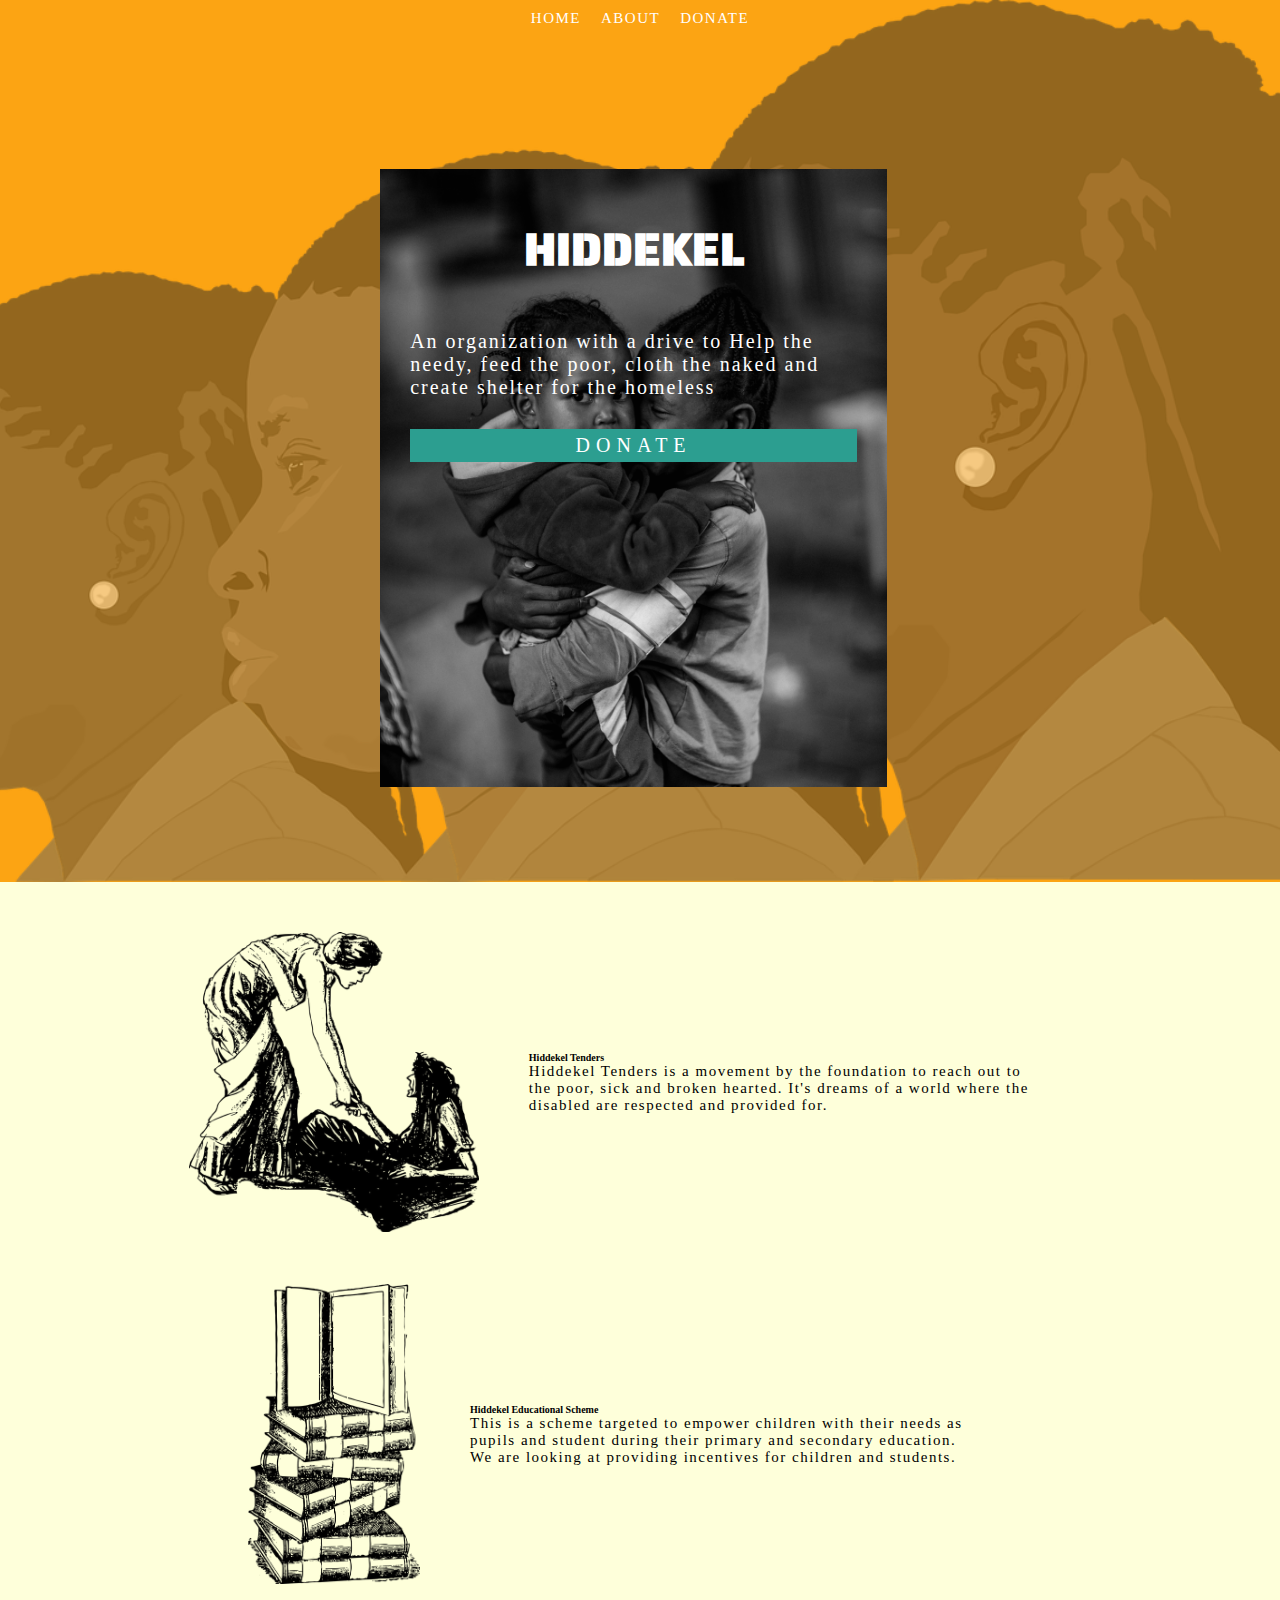
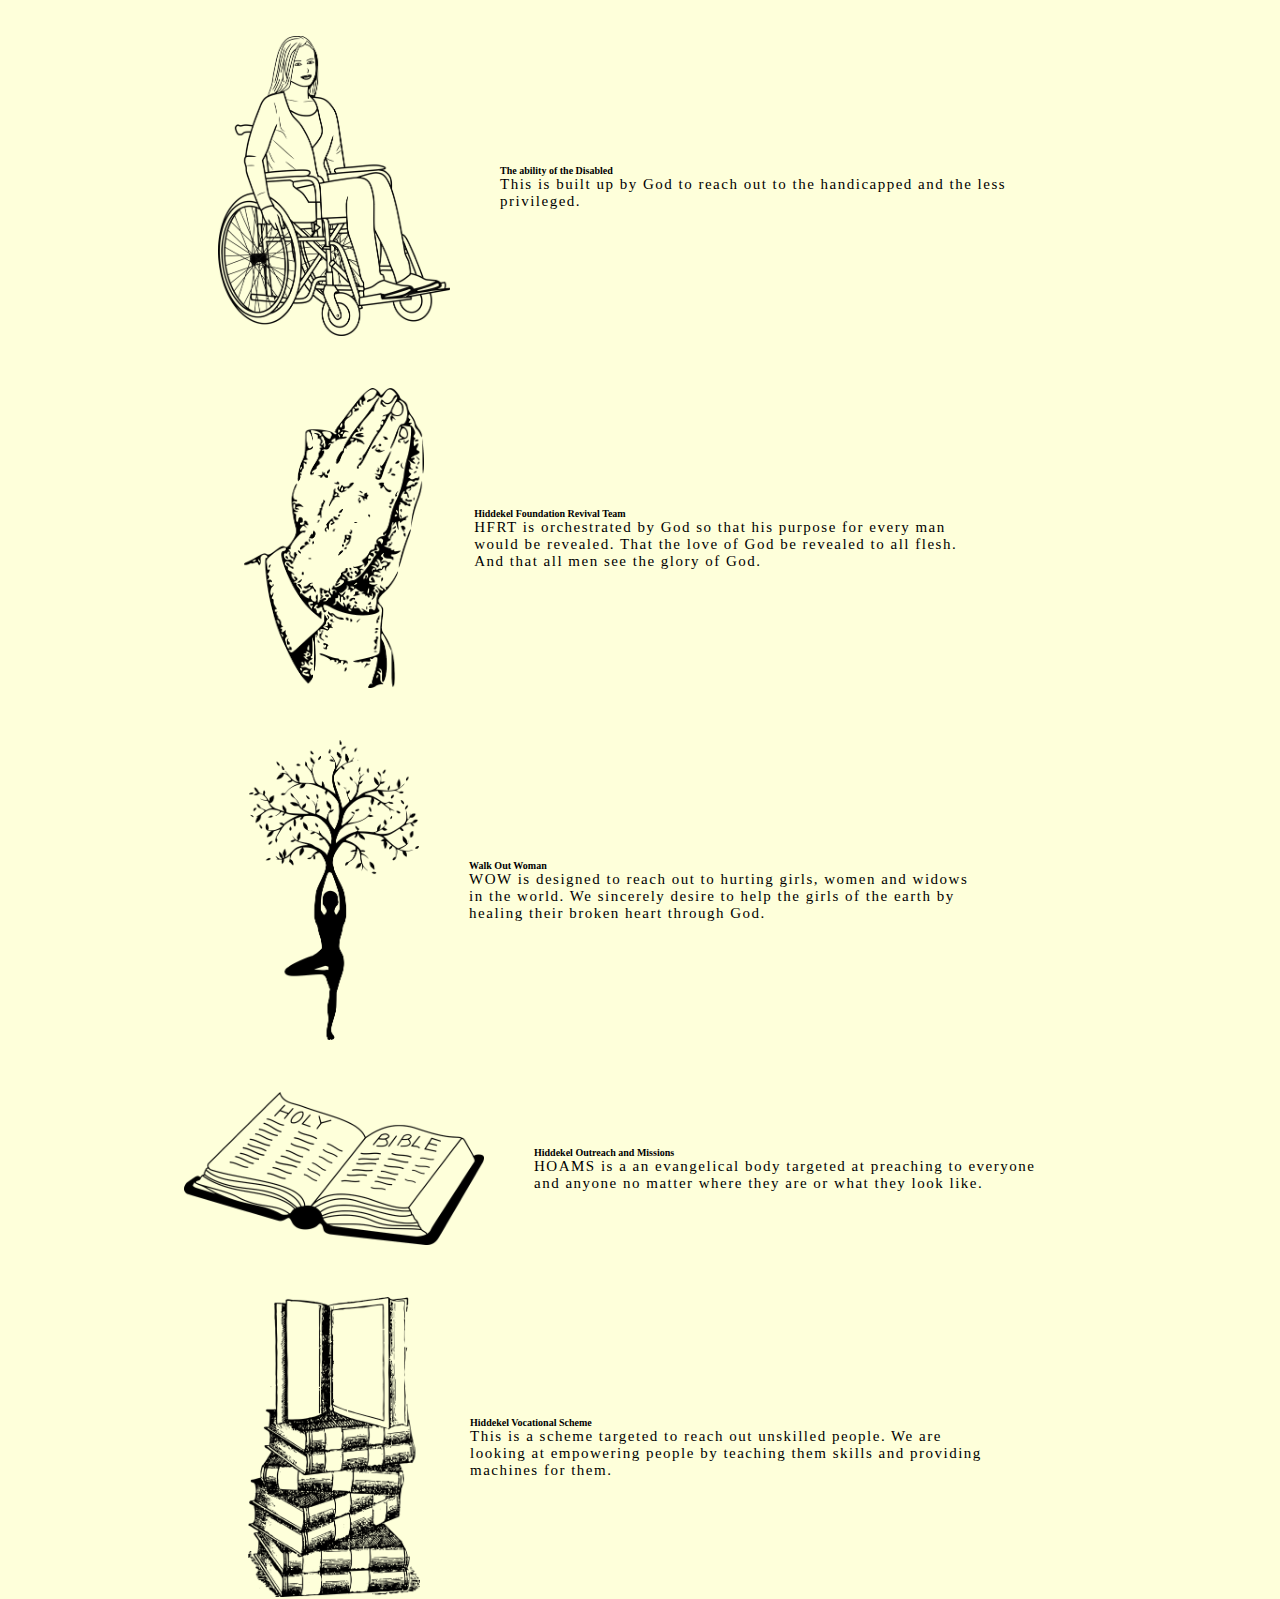
==== index.html @ 0a1394c3 "first commit" ====
<!DOCTYPE html>
<html lang="en">
<head>
    <meta charset="UTF-8">
    <meta http-equiv="X-UA-Compatible" content="IE=edge">
    <meta name="viewport" content="width=device-width, initial-scale=1.0">
    <title>Hiddekel</title>

    <link rel="stylesheet" href="style.css">

    <!-- Bootsrap 5 cdn -->
    <link href="https://cdn.jsdelivr.net/npm/bootstrap@5.0.2/dist/css/bootstrap.min.css" rel="stylesheet" integrity="sha384-EVSTQN3/azprG1Anm3QDgpJLIm9Nao0Yz1ztcQTwFspd3yD65VohhpuuCOmLASjC" crossorigin="anonymous">
</head>
<body>
  <section class="header">
      <div class="container-fluid header-container">
          <nav>
              <ul class="menue">
                  <li class="menue-link">
                      <a href="index.html">Home</a>
                    </li>
                  <li class="menue-link">
                      <a href="about.html">About</a>
                    </li>     
                    <li class="menue-link">
                        <a href="#">Donate</a>
                      </li>                  
              </ul>
              
          </nav>
          <div class="main-head">
              <div class="main-head-content">
                <h1 class="head-title">
                    HIDDEKEL
                </h1>
                <div class="head-sub-content">
                    <p class="head-body">An organization with a drive to Help the needy, feed the poor, cloth the naked and create shelter for the homeless</p>
                    <a href="" class="donate-btn">
                        Donate
                    </a>
                </div>
              </div>
          </div>
      </div>
  </section>  

  <section class="body">
      <div class="container">
          

        <div class="arms">
              <div class="arms-image">
                  <img src="images/arms/charity.png" alt="">
              </div>
              <div class="arms-content">
                  <h3>Hiddekel Tenders</h3>
                  <p>
                    Hiddekel Tenders is a movement by the foundation to reach out to the poor, sick and broken hearted. It's dreams of a world where the disabled are respected and provided for.
                  </p>
              </div>
          </div>

          <div class="arms">
            <div class="arms-image">
                <img src="images/arms/education.png" alt="">
            </div>
            <div class="arms-content">
                <h3>Hiddekel Educational Scheme</h3>
                <p>
                    This is a scheme targeted to empower children with their needs as pupils and student during their primary and secondary education. We are looking at providing incentives for children and students.
                </p>
            </div>
        </div>

        <div class="arms">
            <div class="arms-image">
                <img src="images/arms/disability.png" alt="">
            </div>
            <div class="arms-content">
                <h3>The ability of the Disabled</h3>
                <p> 
                    This is built up by God to reach out to the handicapped and the less privileged.
                </p>
            </div>
        </div>

        <div class="arms">
            <div class="arms-image">
                <img src="images/arms/prayer.png" alt="">
            </div>
            <div class="arms-content">
                <h3>Hiddekel Foundation Revival Team</h3>
                <p>
                    HFRT is orchestrated by God so that his purpose for every man would be revealed. That the love of God be revealed to all flesh. And that all men see the glory of God.
                </p>
            </div>
        </div>

        <div class="arms">
            <div class="arms-image">
                <img src="images/arms/woman.png" alt="">
            </div>
            <div class="arms-content">
                <h3>Walk Out Woman</h3>
                <p>
                    WOW is designed to reach out to hurting girls, women and widows in the world. We sincerely desire to help the girls of the earth by healing their broken heart through God.
                </p>
            </div>
        </div>

        <div class="arms">
            <div class="arms-image">
                <img src="images/arms/bible.png" alt="" class="bible-img">
            </div>
            <div class="arms-content">
                <h3>Hiddekel Outreach and Missions</h3>
                <p>
                    
                    HOAMS  is a an evangelical body targeted at preaching to everyone and anyone no matter where they are or what they look like.
                </p>
            </div>
        </div>

        <div class="arms">
            <div class="arms-image">
                <img src="images/arms/education.png" alt="">
            </div>
            <div class="arms-content">
                <h3>Hiddekel Vocational Scheme</h3>
                <p>
                    
                    This is a scheme targeted to reach out unskilled people. We are looking at empowering people by teaching them skills and providing machines for them.
                </p>
            </div>
        </div>


      </div>
  </section>



















    <link href="https://cdn.jsdelivr.net/npm/bootstrap@5.0.2/dist/css/bootstrap.min.css" rel="stylesheet" integrity="sha384-EVSTQN3/azprG1Anm3QDgpJLIm9Nao0Yz1ztcQTwFspd3yD65VohhpuuCOmLASjC" crossorigin="anonymous">
</body>
</html>
---- style.css ----
@import url('https://fonts.googleapis.com/css2?family=Saira+Stencil+One&display=swap');




*{
    padding: 0;
    margin: 0;
    box-sizing: border-box;
    font-size: 10px;
}

.header-container{
    height: 98vh;
    width: 100%;
    background-color: #fca311;
    position: relative;
    opacity: 0.99;
}

.header-container::before{
    position: absolute;
    content: '';
    background: url('images/girls.png');
    background-repeat: no-repeat;
    background-size: cover;
    background-position: center;
    top: 0px;
    right: 0px;
    bottom: 0px;
    left: 0px;
    z-index: -1;
    opacity: 0.5;

}

.menue{
    display: flex;
    justify-content: center;
}

.menue-link{
    margin: 1em;
    text-transform: uppercase;
    list-style: none;
}

.menue-link a{
    text-decoration: none;
    color: #fff;
    font-size: 1.5em;
    letter-spacing: 0.1em;
}

nav{
        z-index: 1000;
}

.main-head{
    position: absolute;
    height: 100%;
    width: 99%;
    display: flex;
    justify-content: center;
    align-items: center;
    opacity: 1;
}



.main-head-content{
    height: 70%;
    width: 40%;
    background-color: wheat;
    z-index: 2;
    background: url('images/children.jpg');
    background-repeat: no-repeat;
    background-size: cover;
    background-position: top;
    color: #fff;
}

.head-title{
    font-family: 'Saira Stencil One', cursive;
    font-size: 4.5em;
    text-align: center;
    margin: 1em;
}

.head-body{
    padding: 0 1.5em;
    font-size: 2em;
    letter-spacing: 0.1em;
}

.donate-btn{
    margin: 1.5em;
    padding: 5px;
    font-size: 2em;
    background-color: #2a9d8f ;
    min-width: 8em;
    text-align: center;
}

.main-head a{
    color: #fff;
    text-decoration: none;
    letter-spacing: 0.3em;
    text-transform: uppercase;
}

.head-sub-content{
    display: flex;
    justify-content: center;
    flex-direction: column;
}



/* arms */
.arms{
    display: flex;
    min-height: 10.5em;
    width: 80%;
    justify-content: center;
    align-items: center;
    padding-top: 5em;
    margin: 0 auto;
}

.arms-image img{
    max-height: 30em;
}

.bible-img{
    max-width: 30em;
}

.arms-content{
    width: 50%;
    margin: 5em;

}

.arms-content p{
    font-size: 1.5em;
    letter-spacing: 0.1em;
}

.body{
    background-color: rgba(253, 255, 182,0.5);
}

/* about info */
.about-info{
    color: #fff;
    width: 40%;
    margin: 10em;
}

.about-info h3{
    margin-top: 1em;
    font-size: 2.5em;
    letter-spacing: 0.2;
}

.about-info p{
    font-size: 1.5em;
    letter-spacing: 0.1em;
}





@media screen and (max-width: 900px) {
    .main-head-content{
        width: 80%;
    }

    .arms{
        flex-direction: column;
    }

    .about-info{
        width: 80%;
    }
}

@media screen and (max-width: 500px) {
   .about-info h3{
        margin-top: 0.5em;
        font-size: 1.5em;
        letter-spacing: 0;
    }
    
    .about-info p{
        font-size: 1em;
        letter-spacing: 0em;
    }

    .about-info{
        margin: 3.5em;
    }
}
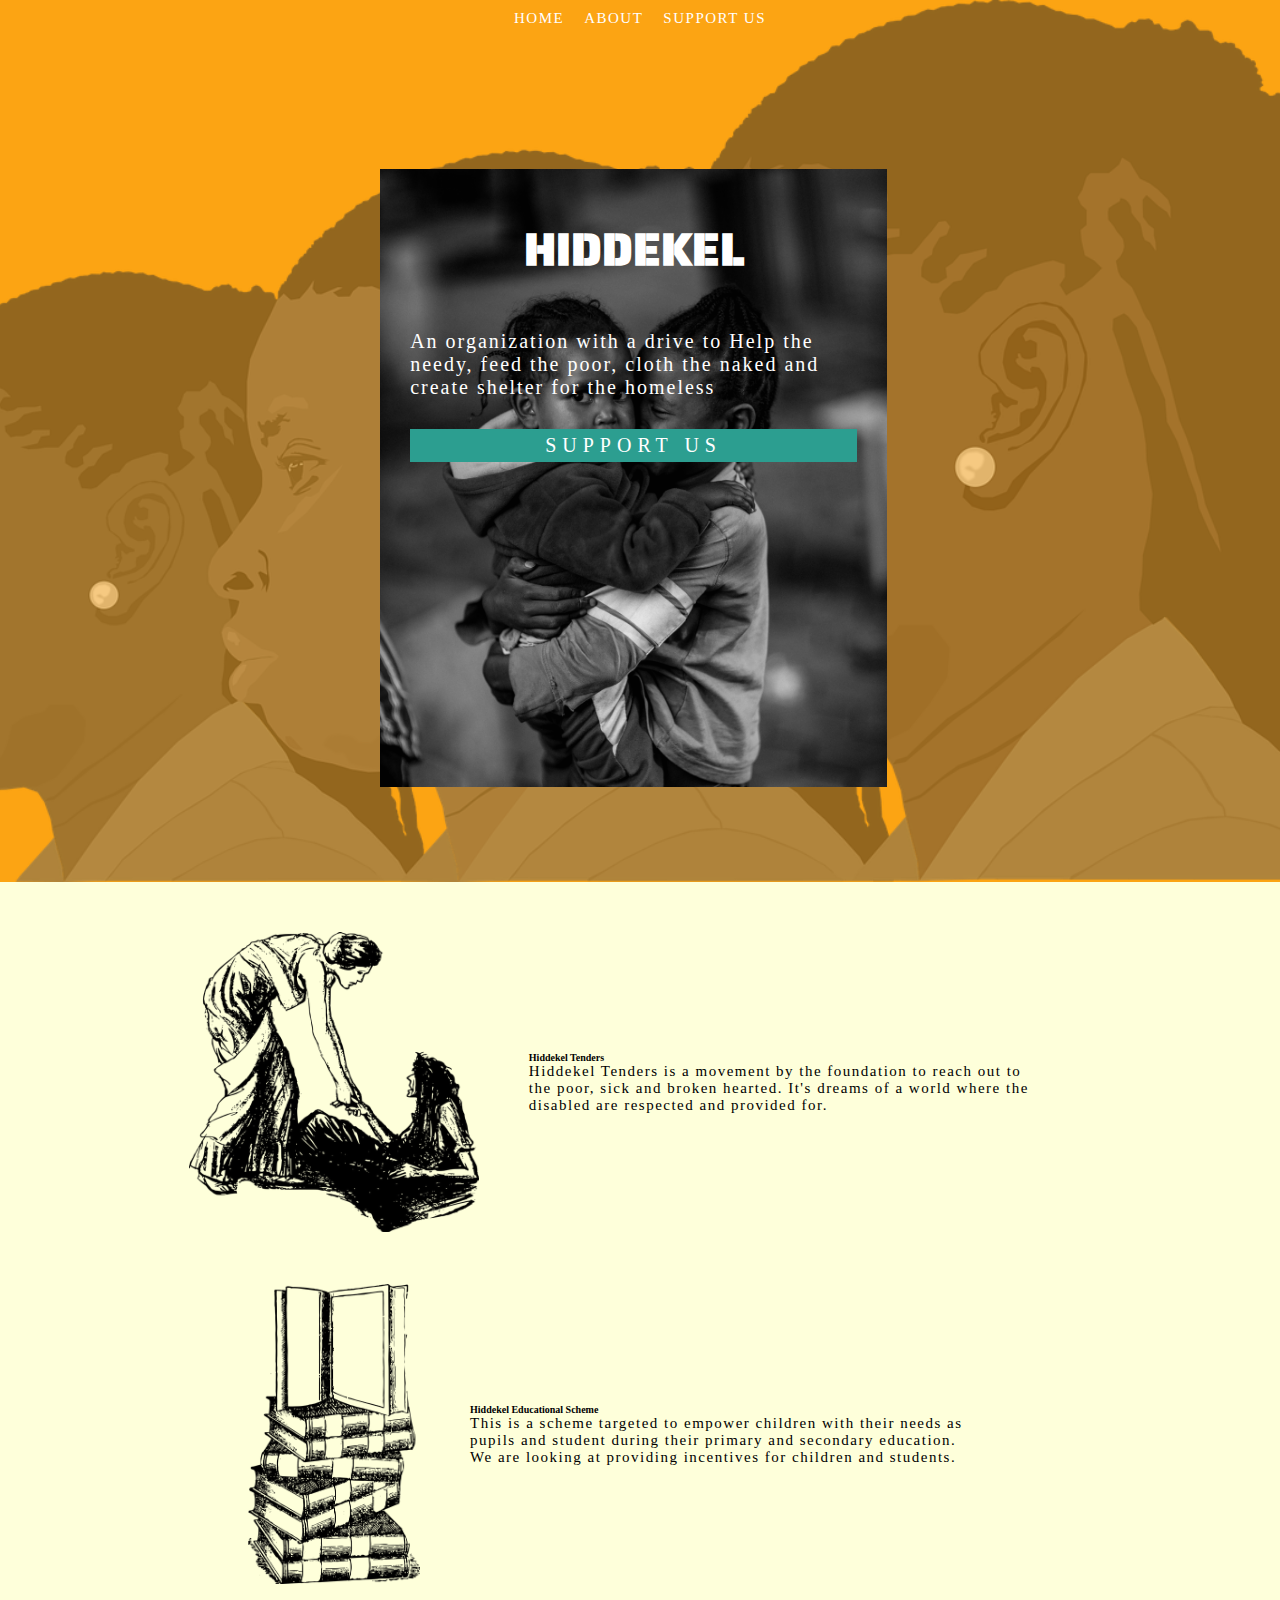
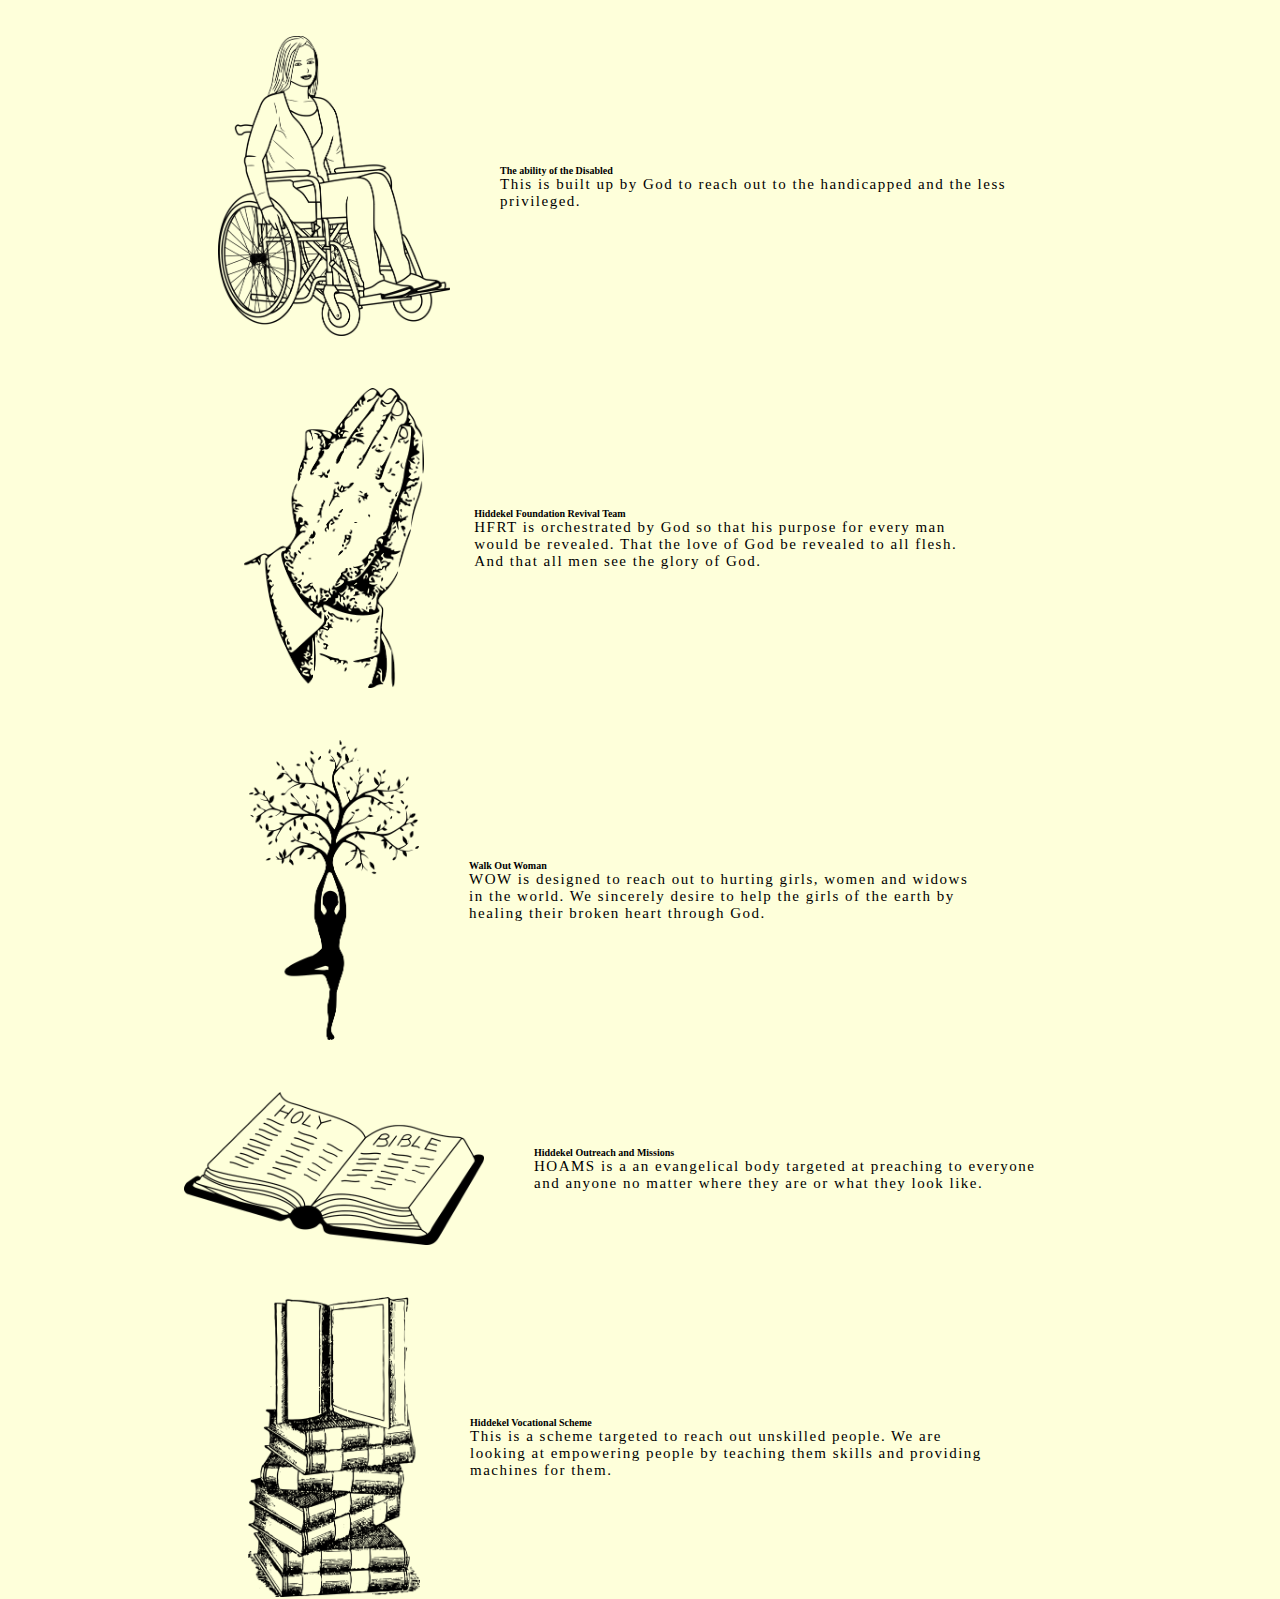
==== commit a9bd098f: "support form" ====
--- a/index.html
+++ b/index.html
@@ -23,7 +23,7 @@
                       <a href="about.html">About</a>
                     </li>     
                     <li class="menue-link">
-                        <a href="#">Donate</a>
+                        <a href="support.html">Support Us</a>
                       </li>                  
               </ul>
               
@@ -36,7 +36,7 @@
                 <div class="head-sub-content">
                     <p class="head-body">An organization with a drive to Help the needy, feed the poor, cloth the naked and create shelter for the homeless</p>
                     <a href="" class="donate-btn">
-                        Donate
+                        Support Us
                     </a>
                 </div>
               </div>
--- a/style.css
+++ b/style.css
@@ -170,6 +170,32 @@
 }
 
 
+/* support us */
+.support-info{
+    display: flex;
+    width: 40%;
+    height: 40%;
+    color: #fff;
+    justify-content: center;
+    align-items: center;
+    margin: auto;
+    margin-top: 10em;
+}
+
+.support-info p{
+    font-size: 2em;
+}
+
+.support-info em, .support-info strong, .support-info a{
+    font-size: 1em;
+}
+
+.support-info a{
+    color: #333;
+    text-decoration: none;
+}
+
+
 
 
 
@@ -183,6 +209,10 @@
     }
 
     .about-info{
+        width: 80%;
+    }
+
+    .support-info{
         width: 80%;
     }
 }
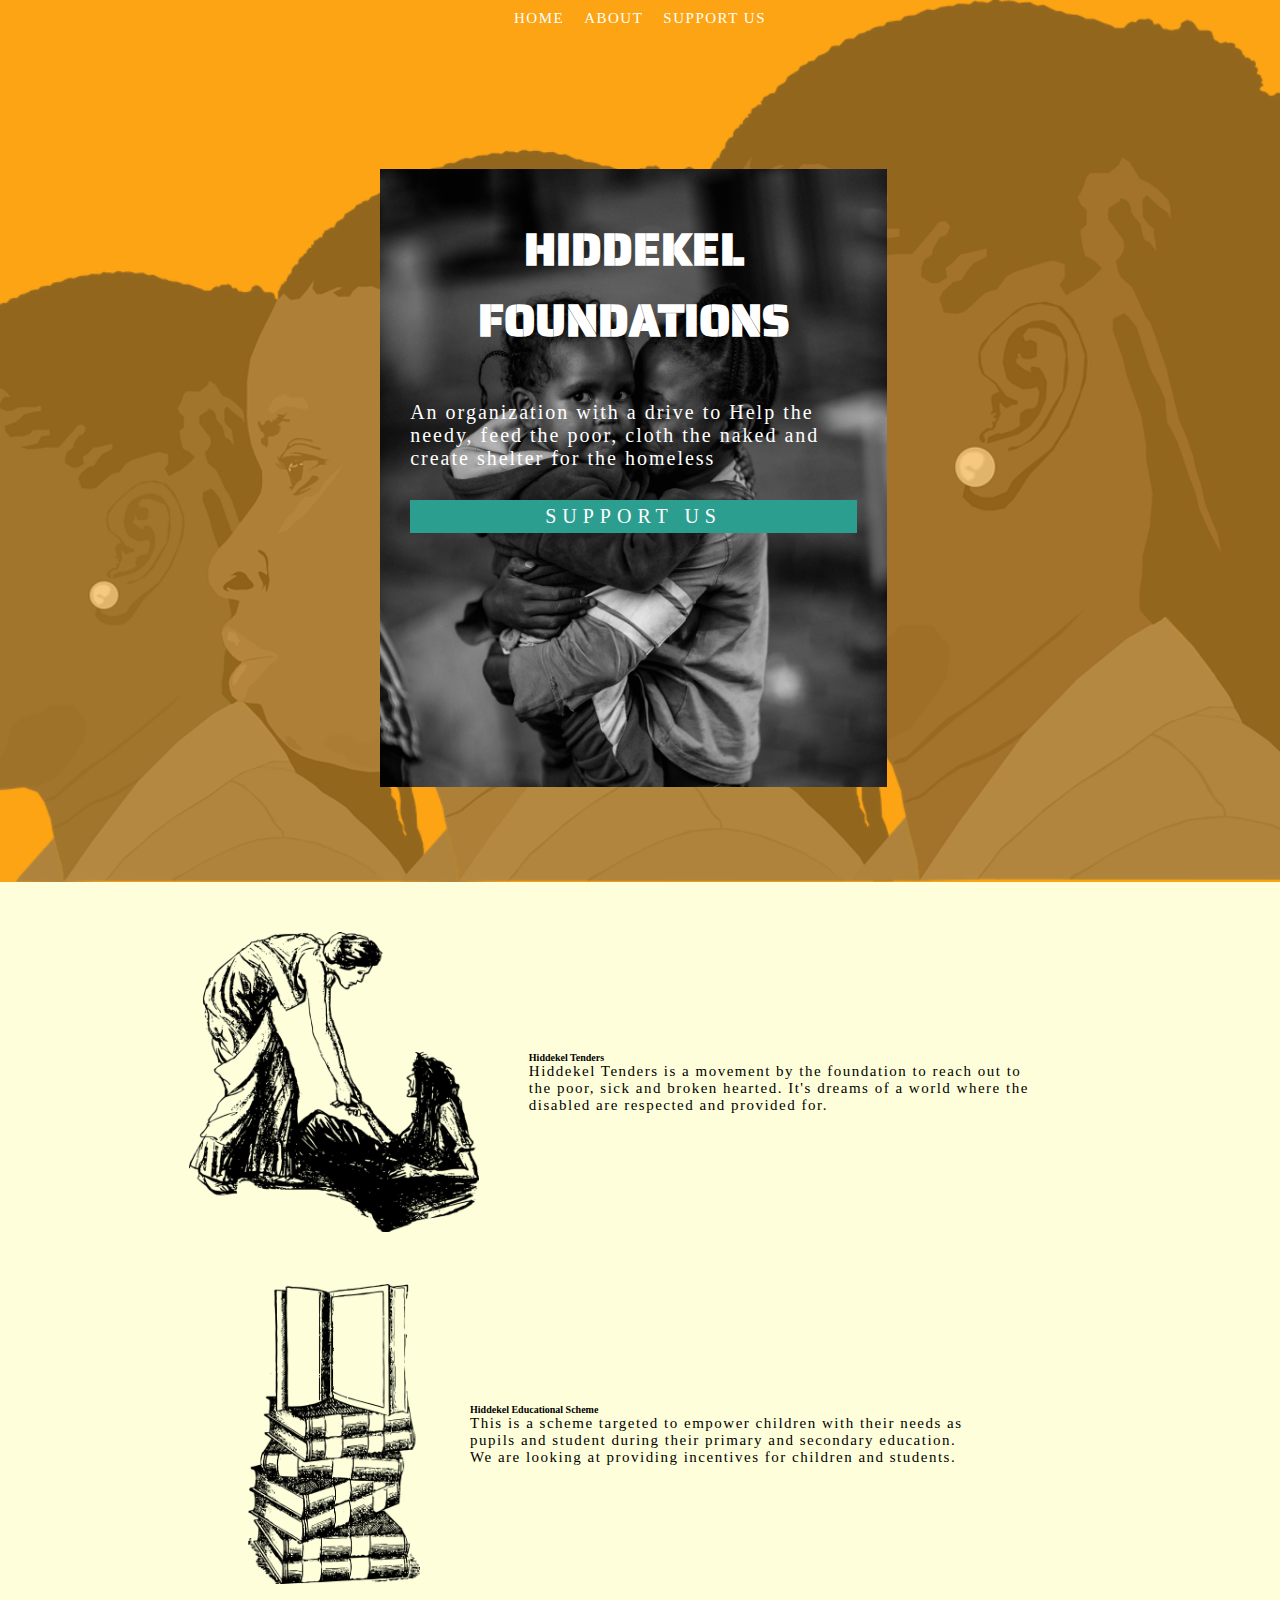
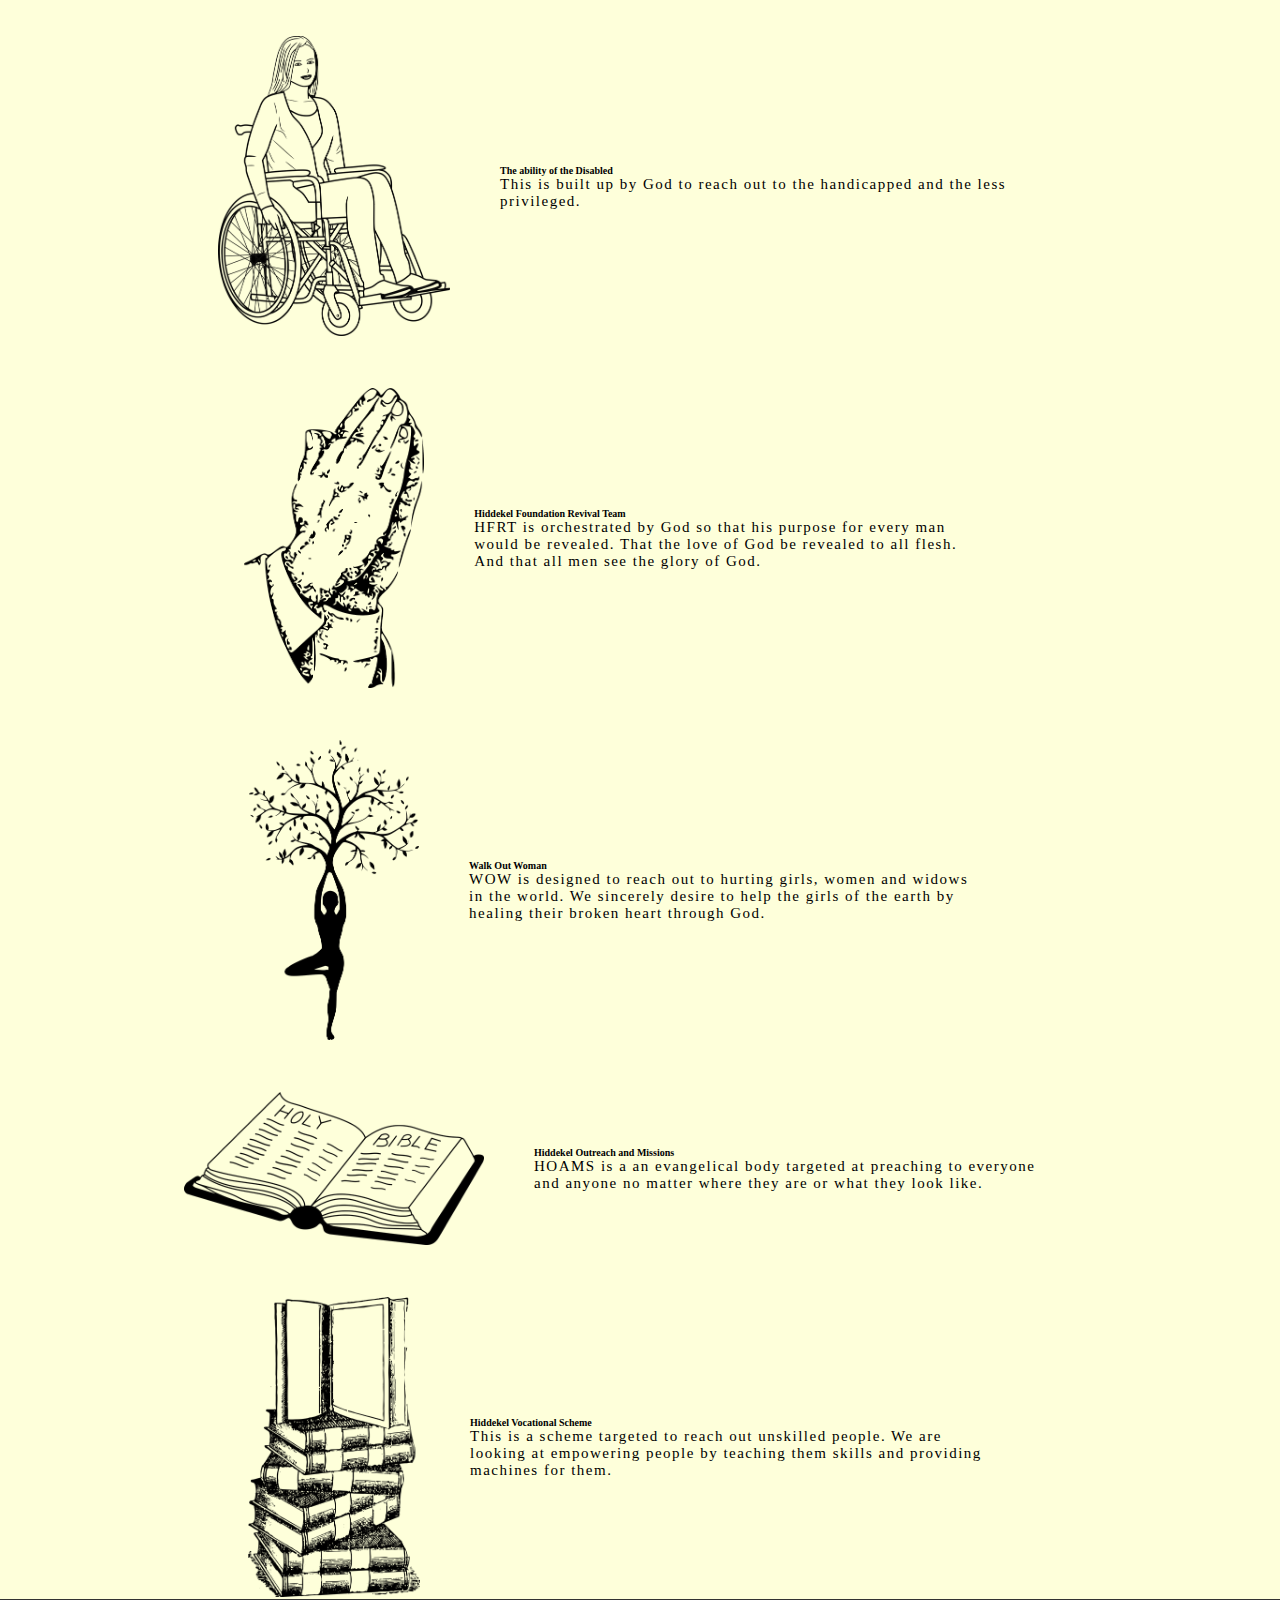
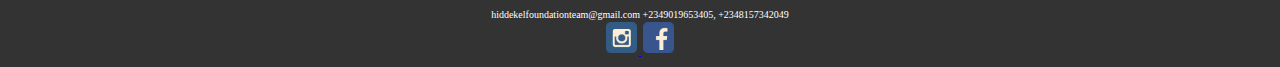
==== commit 1e78681b: "added footer" ====
--- a/index.html
+++ b/index.html
@@ -31,11 +31,11 @@
           <div class="main-head">
               <div class="main-head-content">
                 <h1 class="head-title">
-                    HIDDEKEL
+                    HIDDEKEL FOUNDATIONS
                 </h1>
                 <div class="head-sub-content">
                     <p class="head-body">An organization with a drive to Help the needy, feed the poor, cloth the naked and create shelter for the homeless</p>
-                    <a href="" class="donate-btn">
+                    <a href="support.html" class="donate-btn">
                         Support Us
                     </a>
                 </div>
@@ -138,6 +138,22 @@
       </div>
   </section>
 
+  <footer class="footer">
+        <div class="contact">
+        <span class="email"> hiddekelfoundationteam@gmail.com</span>
+        <span class="phone_num">+2349019653405, +2348157342049</span>
+        </div>
+
+        <div class="social-media">
+        <a href="https://www.instagram.com/hiddekel_foundation?r=nametag" target="blank">
+            <img src="./images/instagram_logo.png" alt="instagram logo">
+        </a>
+        <a href="https://www.facebook.com/107424611656309/posts/124561006609336/?sfnsn=scwspmo" target="blank">
+            <img src="./images/facebook_logo.png" alt="facebook logo">
+        </a>
+        </div>
+    </footer>
+
 
 
 
--- a/style.css
+++ b/style.css
@@ -196,6 +196,22 @@
 }
 
 
+/* footer */
+footer{
+    color: #fff;
+    background-color: #333;
+    padding: 1em;
+    text-align: center;
+}
+
+footer img{
+    width: 3.5em;
+    padding: 0.2em;
+}
+
+
+
+
 
 
 
@@ -223,6 +239,10 @@
         font-size: 1.5em;
         letter-spacing: 0;
     }
+
+    .head-title{
+        font-size: 2em;
+    }
     
     .about-info p{
         font-size: 1em;
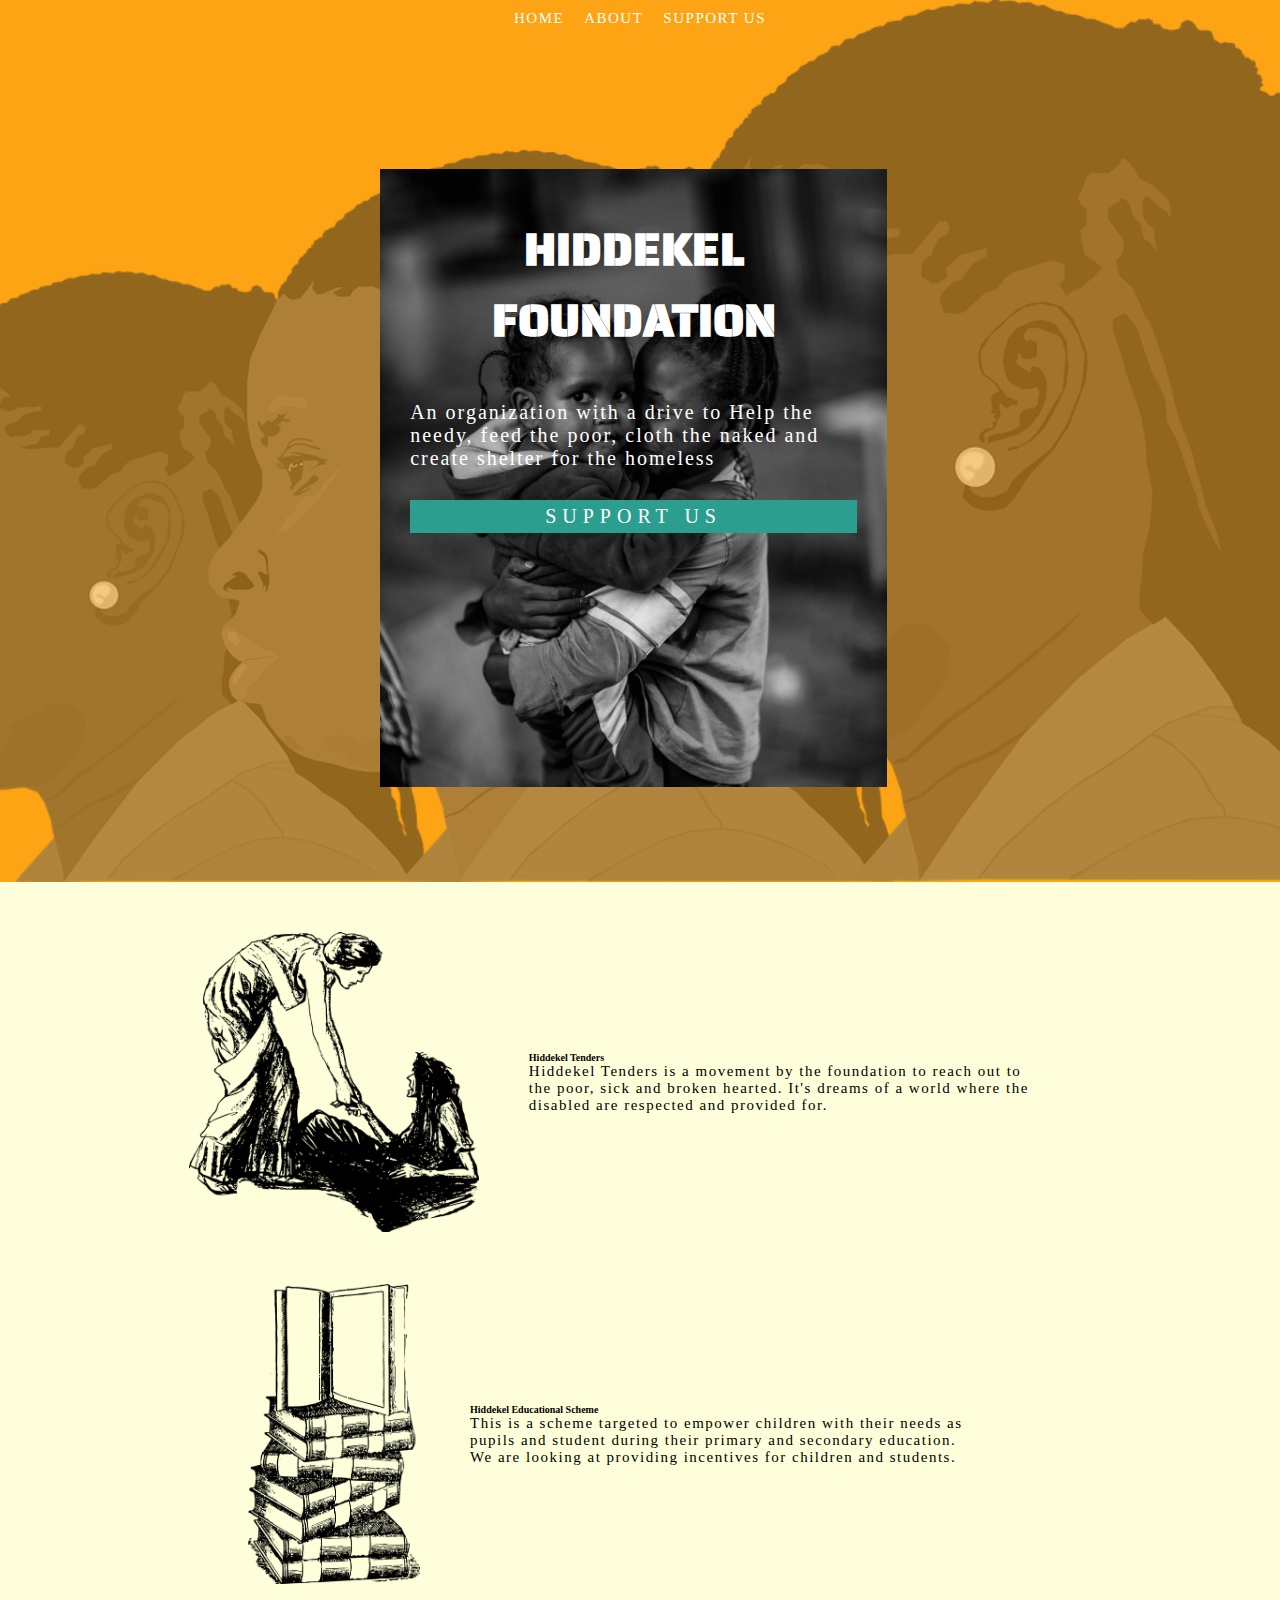
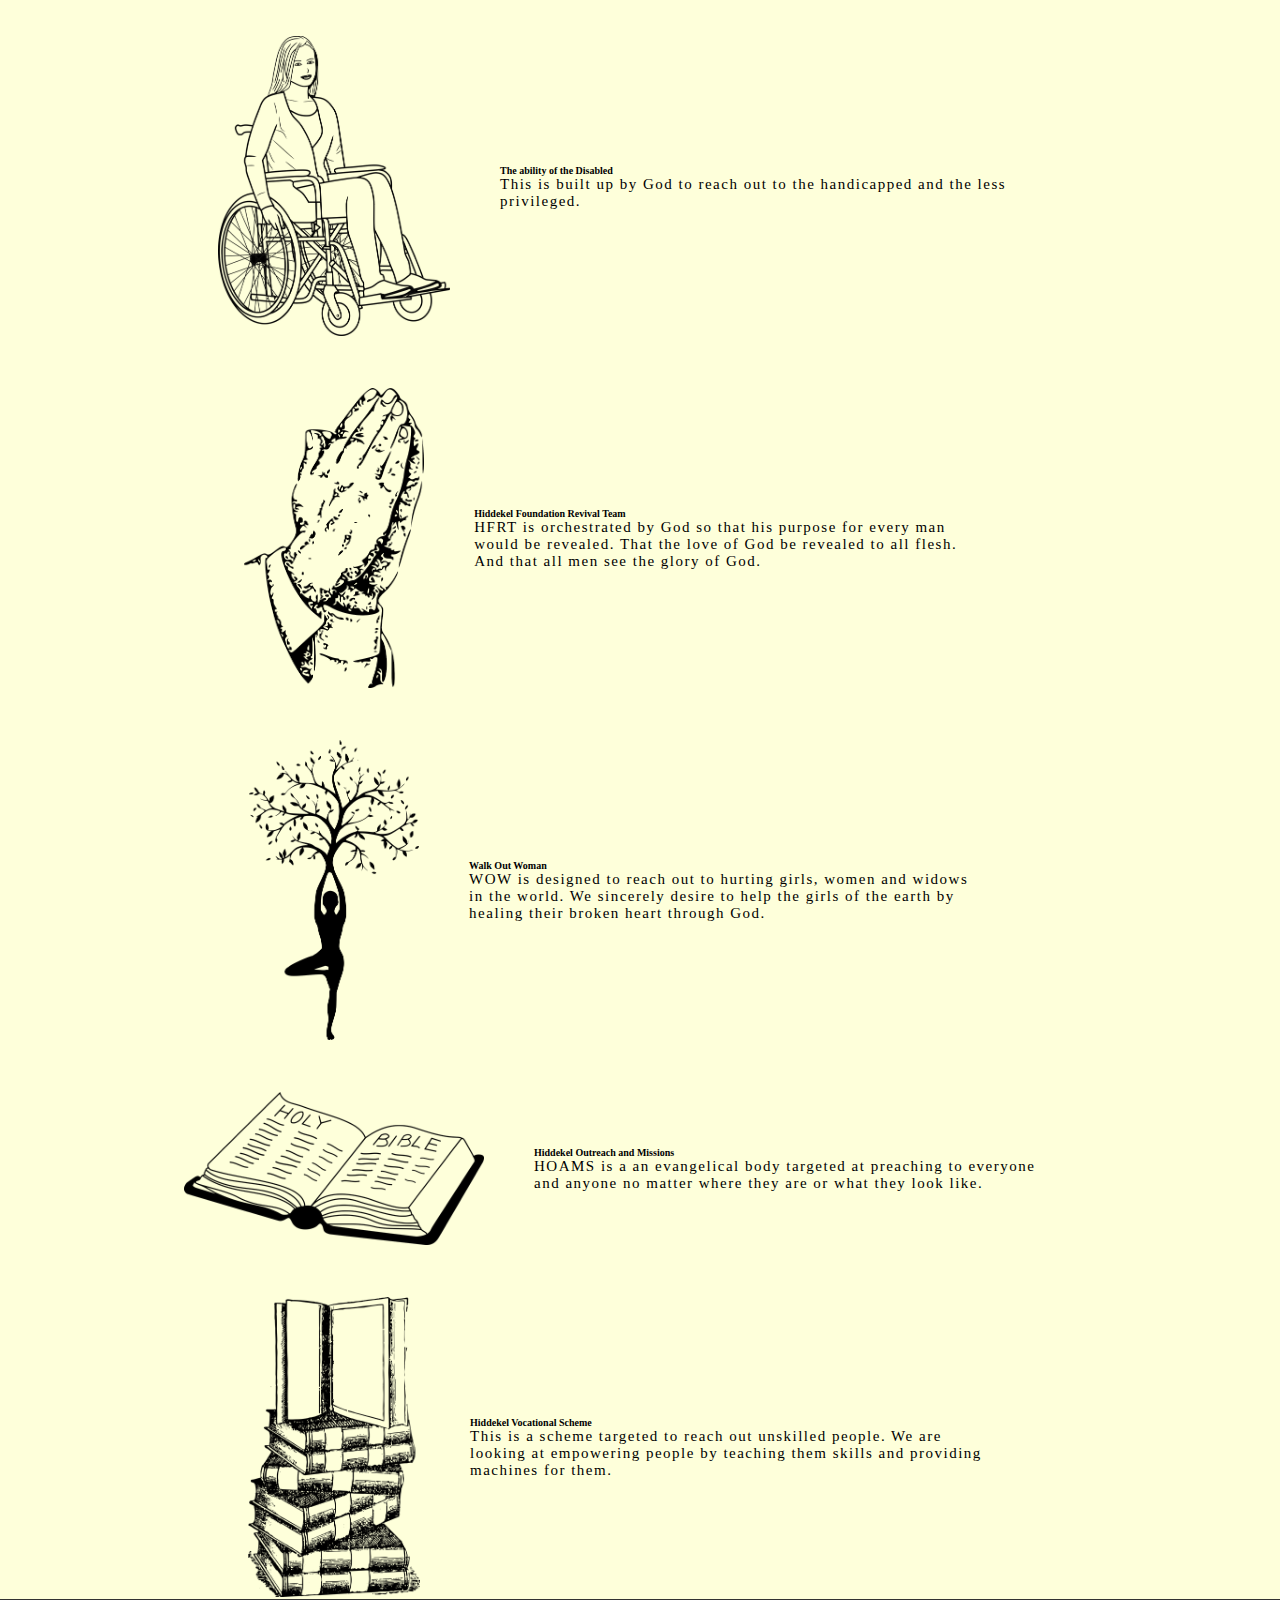
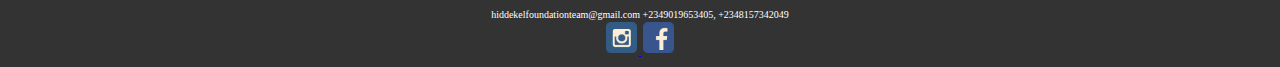
==== commit 35c4bcba: "spelling corrections" ====
--- a/index.html
+++ b/index.html
@@ -31,7 +31,7 @@
           <div class="main-head">
               <div class="main-head-content">
                 <h1 class="head-title">
-                    HIDDEKEL FOUNDATIONS
+                    HIDDEKEL FOUNDATION
                 </h1>
                 <div class="head-sub-content">
                     <p class="head-body">An organization with a drive to Help the needy, feed the poor, cloth the naked and create shelter for the homeless</p>
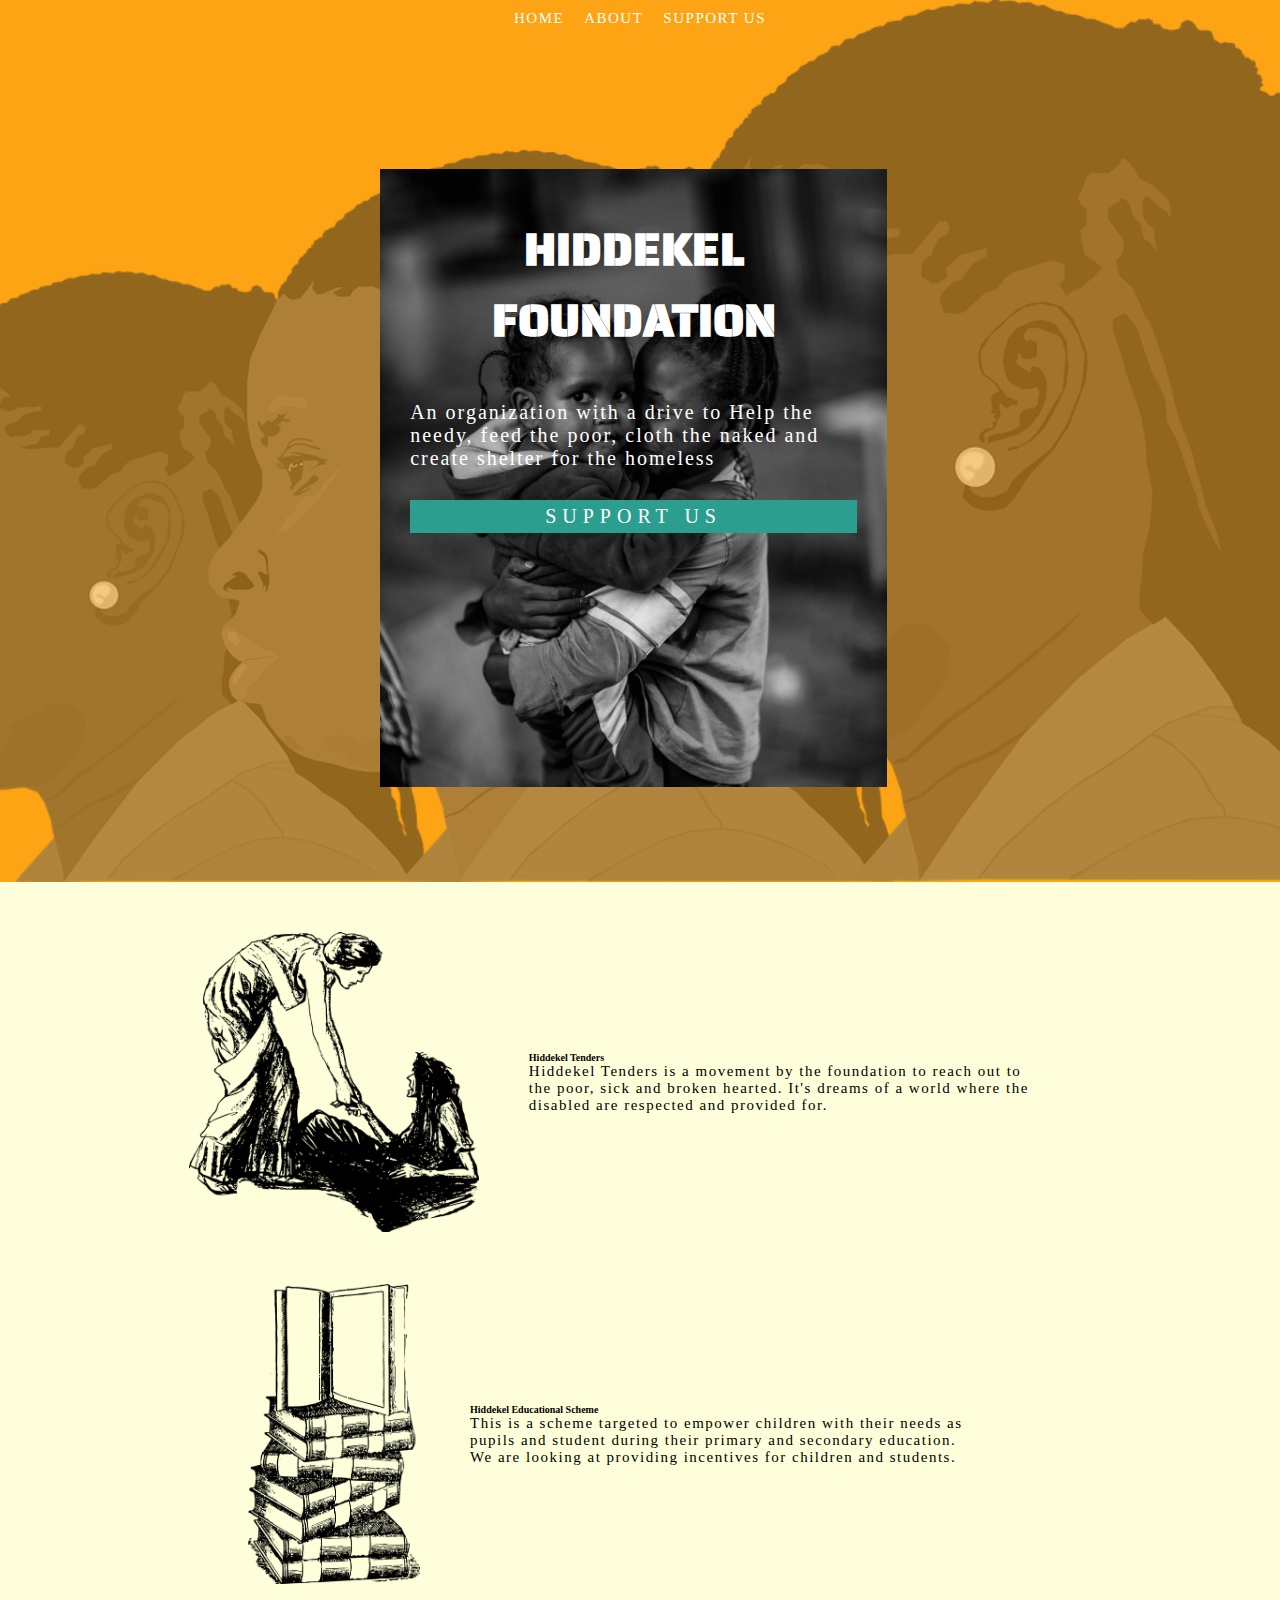
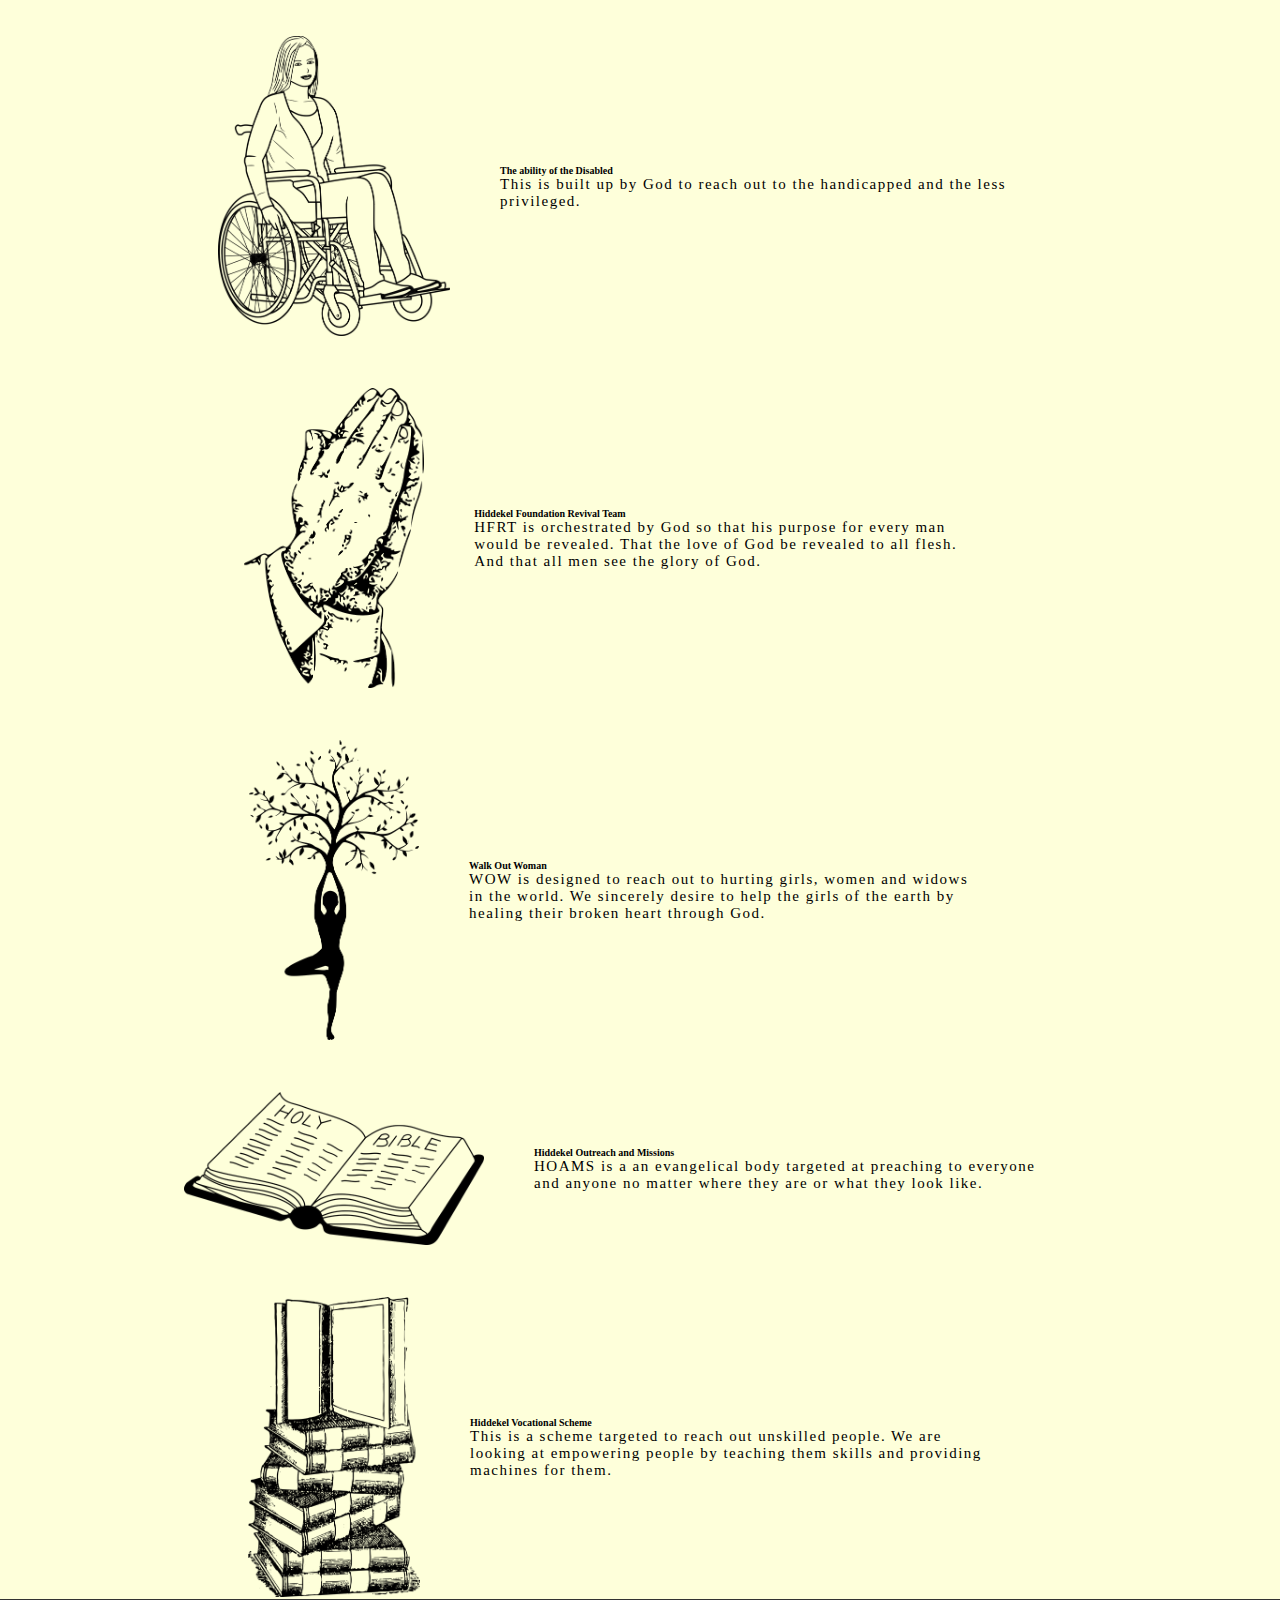
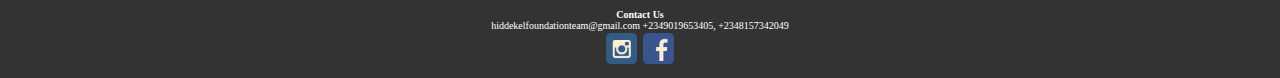
==== commit 628c7983: "spelling corrections" ====
--- a/index.html
+++ b/index.html
@@ -140,8 +140,9 @@
 
   <footer class="footer">
         <div class="contact">
-        <span class="email"> hiddekelfoundationteam@gmail.com</span>
-        <span class="phone_num">+2349019653405, +2348157342049</span>
+            <h3>Contact Us</h3>
+            <span class="email"> hiddekelfoundationteam@gmail.com</span>
+            <span class="phone_num">+2349019653405, +2348157342049</span>
         </div>
 
         <div class="social-media">
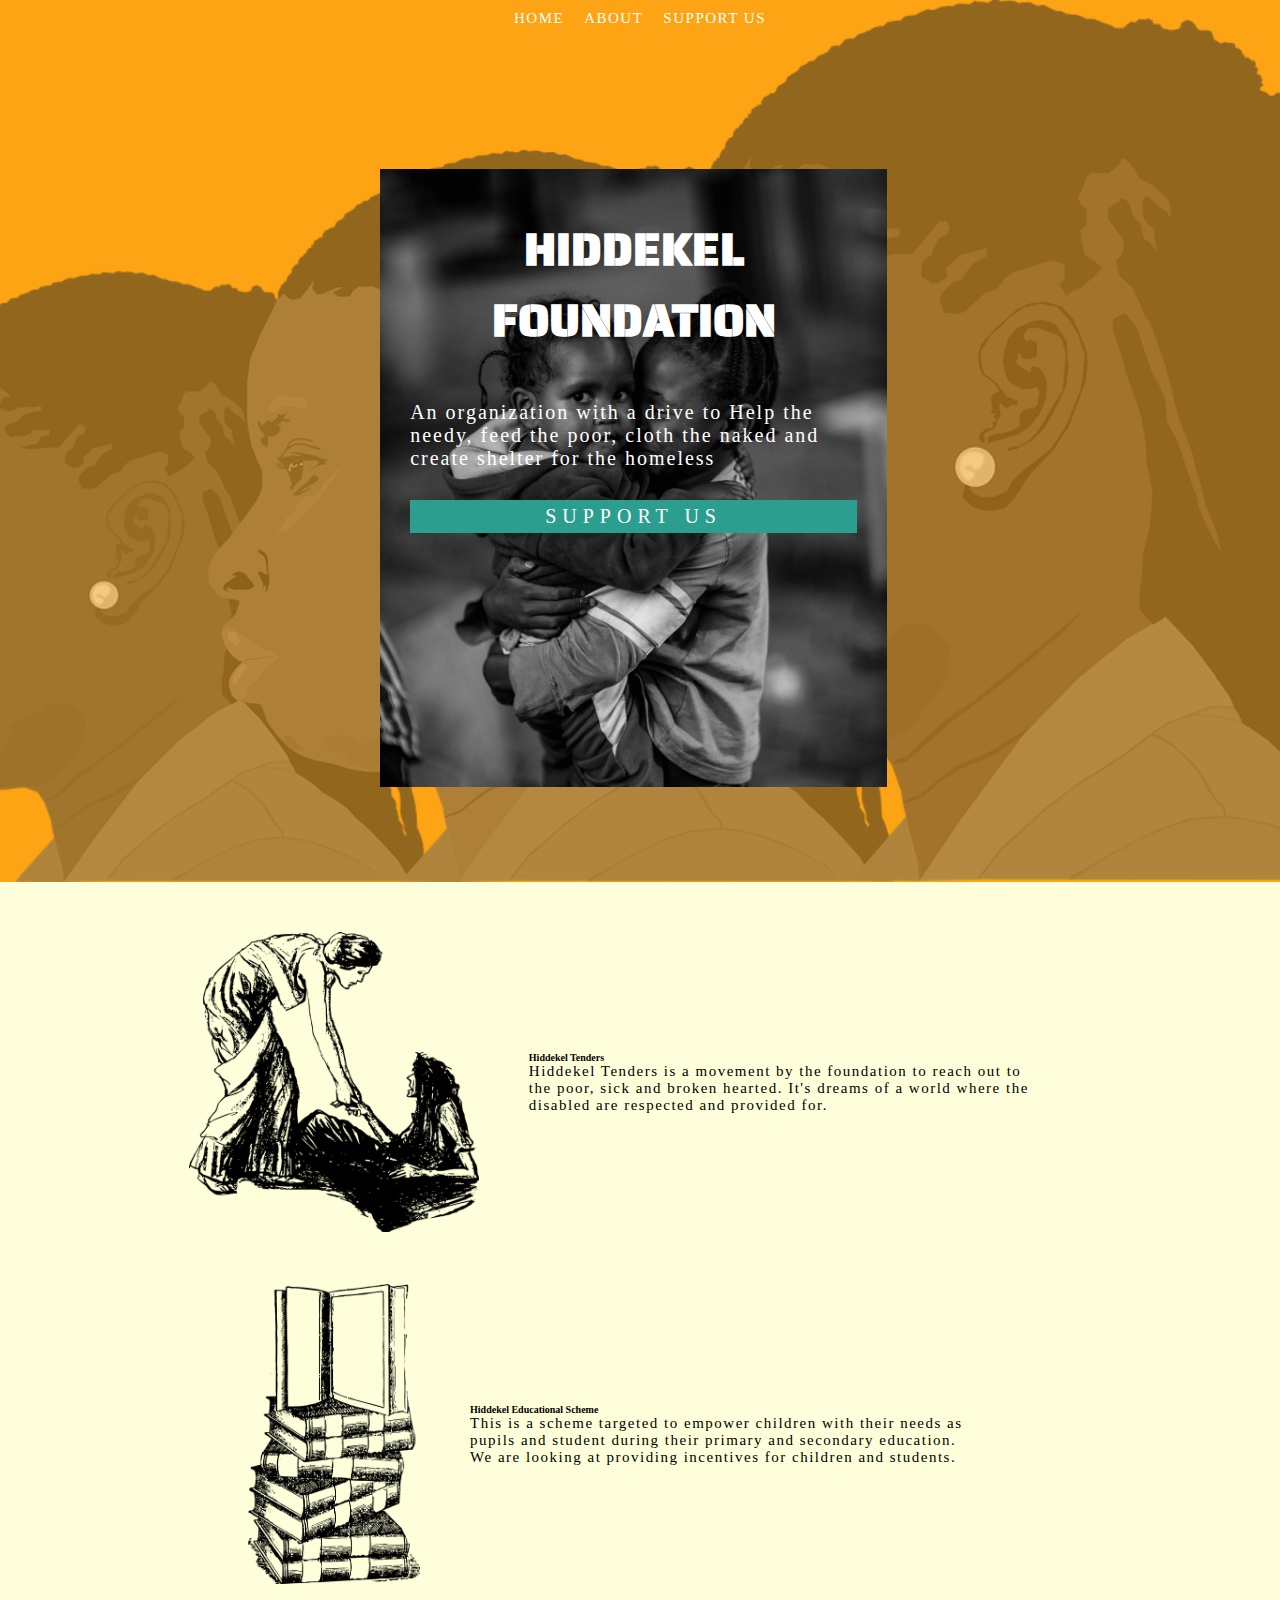
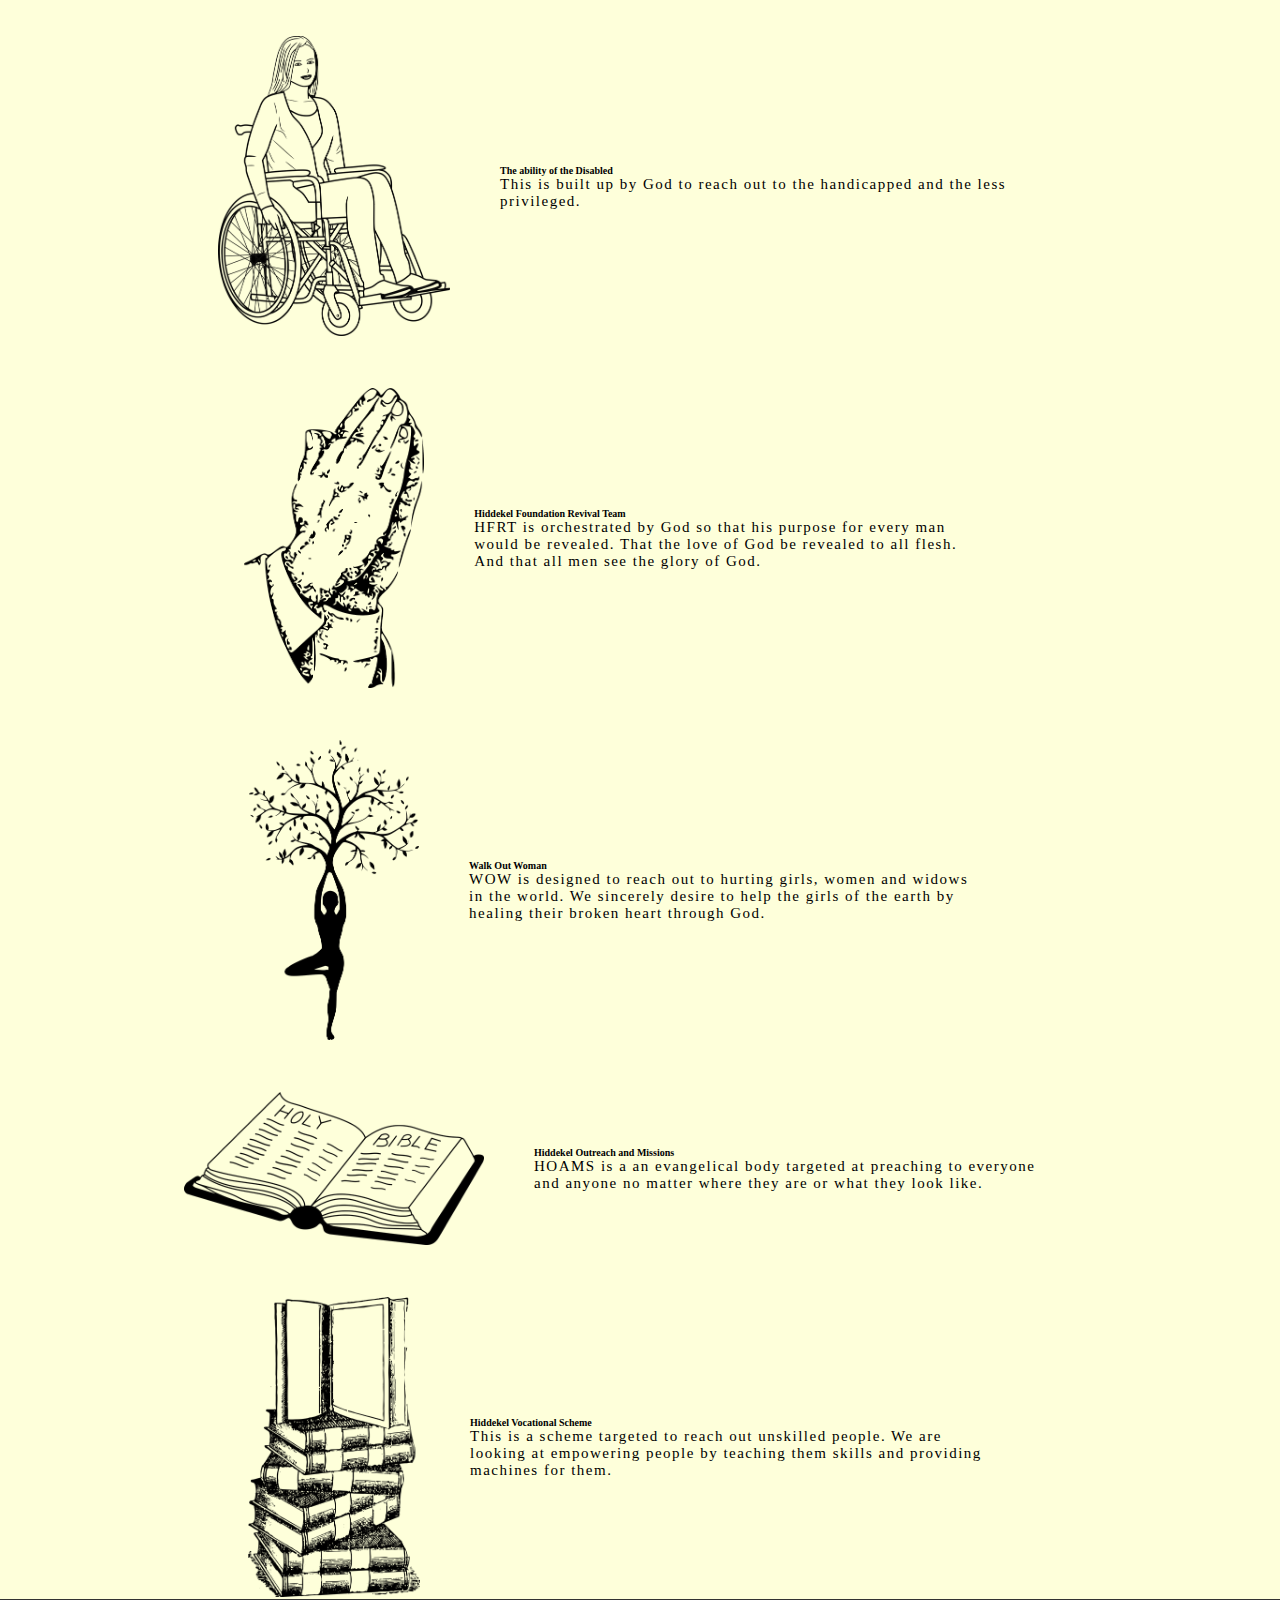
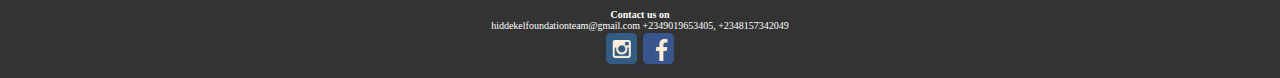
==== commit ad2ae2f6: "spelling corrections" ====
--- a/index.html
+++ b/index.html
@@ -140,7 +140,7 @@
 
   <footer class="footer">
         <div class="contact">
-            <h3>Contact Us</h3>
+            <h3>Contact us on</h3>
             <span class="email"> hiddekelfoundationteam@gmail.com</span>
             <span class="phone_num">+2349019653405, +2348157342049</span>
         </div>
